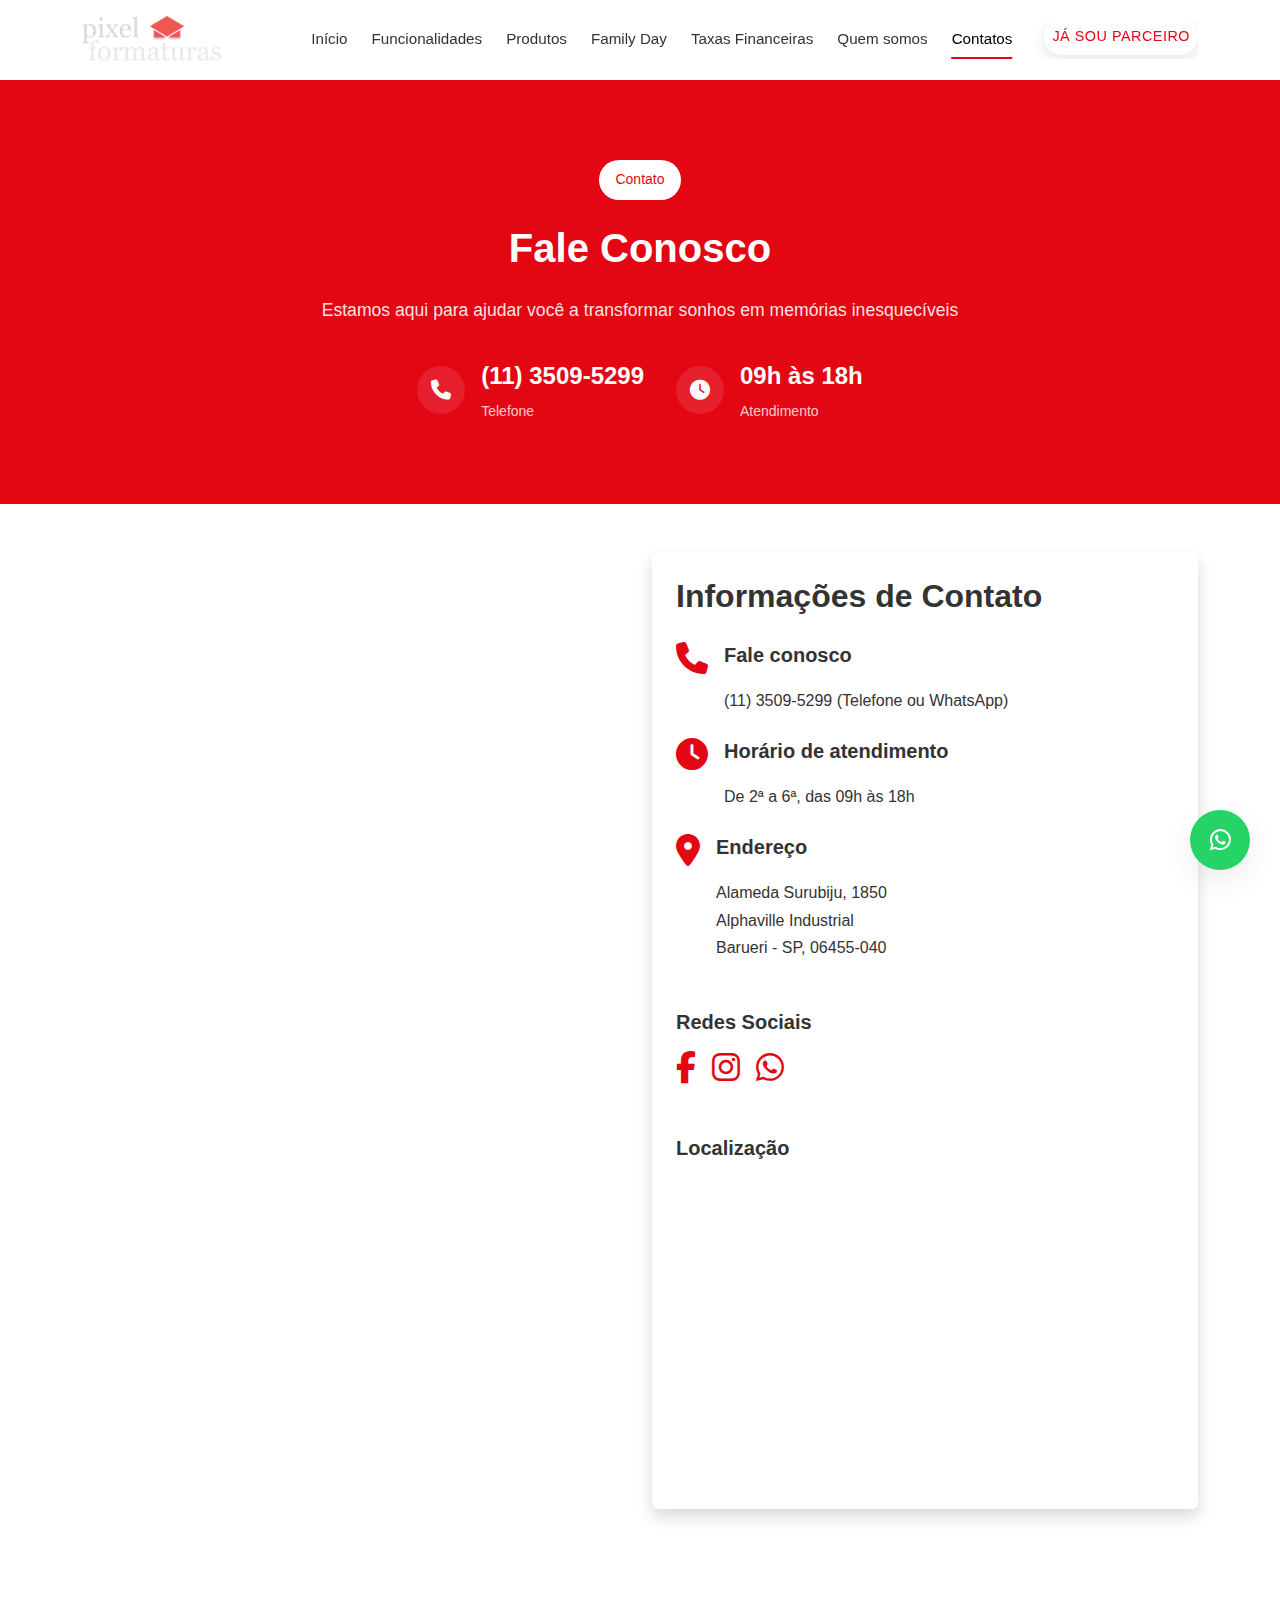
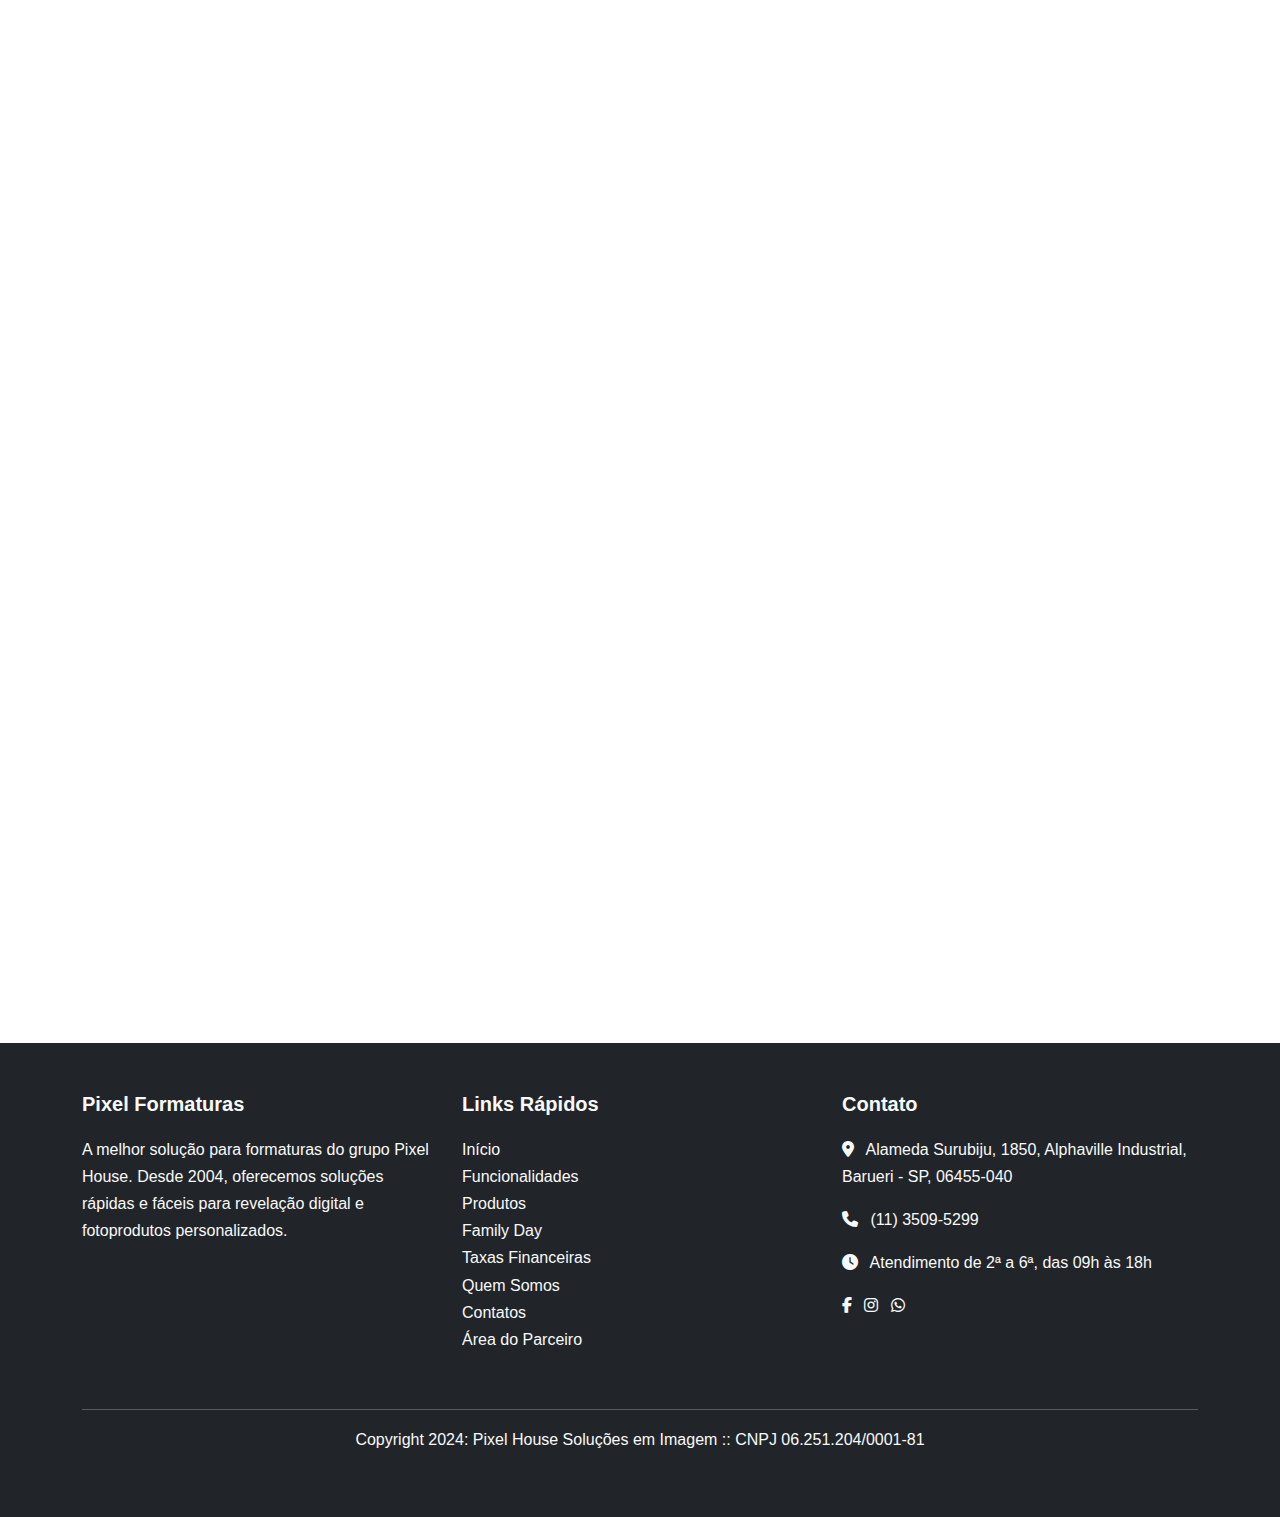
==== pages/contatos.html @ a1f648c1 "Init" ====
<!DOCTYPE html>
<html lang="pt-br">
<head>
    <meta charset="UTF-8">
    <meta name="viewport" content="width=device-width, initial-scale=1.0">
    <title>Contatos - Pixel Formaturas</title>
    <link rel="stylesheet" href="https://cdnjs.cloudflare.com/ajax/libs/font-awesome/6.4.0/css/all.min.css">
    <link href="https://cdn.jsdelivr.net/npm/bootstrap@5.3.0/dist/css/bootstrap.min.css" rel="stylesheet">
    <link rel="stylesheet" href="../css/style.css">
    <style>
        .features-hero {
            background: #E30613;
            padding: 5rem 0;
        }

        .hero-wrapper {
            max-width: 800px;
            margin: 0 auto;
            text-align: center;
        }

        .hero-badge {
            display: inline-block;
            background: white;
            color: #E30613;
            padding: 0.5rem 1rem;
            border-radius: 50px;
            font-size: 0.875rem;
            font-weight: 500;
            margin-bottom: 1.5rem;
        }

        .hero-content h1 {
            font-size: 2.5rem;
            font-weight: 700;
            color: white;
            margin-bottom: 1.5rem;
            line-height: 1.2;
        }

        .hero-content p {
            font-size: 1.1rem;
            color: rgba(255, 255, 255, 0.9);
            margin-bottom: 2rem;
            line-height: 1.6;
        }

        .hero-stats {
            display: flex;
            justify-content: center;
            gap: 2rem;
            margin-top: 2rem;
        }

        .stat-item {
            display: flex;
            align-items: center;
            gap: 1rem;
        }

        .stat-icon {
            width: 48px;
            height: 48px;
            background: rgba(255, 255, 255, 0.1);
            border-radius: 50%;
            display: flex;
            align-items: center;
            justify-content: center;
        }

        .stat-icon i {
            color: white;
            font-size: 1.25rem;
        }

        .stat-info {
            text-align: left;
        }

        .stat-value {
            display: block;
            font-size: 1.5rem;
            font-weight: 700;
            color: white;
        }

        .stat-label {
            font-size: 0.875rem;
            color: rgba(255, 255, 255, 0.8);
        }

        @media (max-width: 768px) {
            .features-hero {
                padding: 3rem 0;
            }

            .hero-content h1 {
                font-size: 2rem;
            }

            .hero-stats {
                flex-direction: column;
                gap: 1.5rem;
            }
        }

        .nav-link.btn-outline-primary {
            color: #E30613;
            border-color: #E30613;
            padding: 0.5rem 1.5rem;
            border-radius: 50px;
            font-weight: 500;
            transition: all 0.3s ease;
        }

        .nav-link.btn-outline-primary:hover {
            background-color: #E30613;
            color: white;
            transform: translateY(-2px);
            box-shadow: 0 4px 8px rgba(227, 6, 19, 0.2);
        }

        .nav-link.btn-outline-primary:active {
            transform: translateY(0);
            box-shadow: none;
        }
    </style>
</head>
<body>
    <header class="fixed-top">
        <nav class="navbar navbar-expand-lg bg-white">
            <div class="container">
                <a class="navbar-brand" href="../index.html">
                    <img src="../imagens/logo.png" alt="Logo Pixel Formaturas" height="40">
                </a>
                <button class="navbar-toggler" type="button" data-bs-toggle="collapse" data-bs-target="#navbarNav"
                    aria-controls="navbarNav" aria-expanded="false" aria-label="Toggle navigation">
                    <span class="navbar-toggler-icon"></span>
                </button>
                <div class="collapse navbar-collapse" id="navbarNav">
                    <ul class="navbar-nav ms-auto">
                        <li class="nav-item">
                            <a class="nav-link" href="../index.html">Início</a>
                        </li>
                        <li class="nav-item">
                            <a class="nav-link" href="funcionalidades.html">Funcionalidades</a>
                        </li>
                        <li class="nav-item">
                            <a class="nav-link" href="produtos.html">Produtos</a>
                        </li>
                        <li class="nav-item">
                            <a class="nav-link" href="family-day.html">Family Day</a>
                        </li>
                        <li class="nav-item">
                            <a class="nav-link" href="taxas-financeiras.html">Taxas Financeiras</a>
                        </li>
                        <li class="nav-item">
                            <a class="nav-link" href="quem-somos.html">Quem somos</a>
                        </li>
                        <li class="nav-item">
                            <a class="nav-link active" href="contatos.html">Contatos</a>
                        </li>
                        <li class="nav-item">
                            <a class="nav-link btn btn-outline-primary ms-lg-3" href="https://www.meusalbunsdeformatura.com.br">Já sou parceiro</a>
                        </li>
                    </ul>
                </div>
            </div>
        </nav>
    </header>

    <main>
        <!-- Hero Section -->
        <section class="features-hero">
            <div class="container">
                <div class="hero-wrapper">
                    <div class="hero-content">
                        <span class="hero-badge">Contato</span>
                        <h1>Fale Conosco</h1>
                        <p>Estamos aqui para ajudar você a transformar sonhos em memórias inesquecíveis</p>
                        <div class="hero-stats">
                            <div class="stat-item">
                                <div class="stat-icon">
                                    <i class="fas fa-phone"></i>
                                </div>
                                <div class="stat-info">
                                    <span class="stat-value">(11) 3509-5299</span>
                                    <span class="stat-label">Telefone</span>
                                </div>
                            </div>
                            <div class="stat-item">
                                <div class="stat-icon">
                                    <i class="fas fa-clock"></i>
                                </div>
                                <div class="stat-info">
                                    <span class="stat-value">09h às 18h</span>
                                    <span class="stat-label">Atendimento</span>
                                </div>
                            </div>
                        </div>
                    </div>
                </div>
            </div>
        </section>

        <!-- Contact Section -->
        <section class="py-5">
            <div class="container">
                <div class="row g-4">
                    <div class="col-md-6">
                        <!-- <div class="bg-white p-4 rounded shadow h-100">
                            <h2 class="mb-4">Envie uma mensagem pra gente</h2>
                            <p class="mb-4">Marque uma visita aqui na nossa sede para conhecer melhor a nossa produção e nosso show room.</p>
                            
                            <form class="contact-form needs-validation" novalidate>
                                <div class="mb-3">
                                    <label for="name" class="form-label">Nome</label>
                                    <input type="text" class="form-control" id="name" placeholder="Seu nome completo" required>
                                    <div class="invalid-feedback">
                                        Por favor, informe seu nome.
                                    </div>
                                </div>
                                <div class="mb-3">
                                    <label for="email" class="form-label">E-mail</label>
                                    <input type="email" class="form-control" id="email" placeholder="seu@email.com" required>
                                    <div class="invalid-feedback">
                                        Por favor, informe um e-mail válido.
                                    </div>
                                </div>
                                <div class="mb-3">
                                    <label for="phone" class="form-label">Telefone</label>
                                    <input type="tel" class="form-control" id="phone" placeholder="(00) 00000-0000" required>
                                    <div class="invalid-feedback">
                                        Por favor, informe seu telefone.
                                    </div>
                                </div>
                                <div class="mb-3">
                                    <label for="message" class="form-label">Mensagem</label>
                                    <textarea class="form-control" id="message" rows="5" placeholder="Digite sua mensagem aqui..." required></textarea>
                                    <div class="invalid-feedback">
                                        Por favor, digite sua mensagem.
                                    </div>
                                </div>
                                <div class="text-center">
                                    <button type="submit" class="btn btn-primary">ENVIAR</button>
                                </div>
                            </form>
                        </div> -->
                    </div>
                    <div class="col-md-6">
                        <div class="bg-white p-4 rounded shadow h-100">
                            <h2 class="mb-4">Informações de Contato</h2>
                            <div class="d-flex align-items-start mb-4">
                                <div class="me-3 text-primary">
                                    <i class="fas fa-phone fa-2x"></i>
                                </div>
                                <div>
                                    <h5>Fale conosco</h5>
                                    <p class="mb-0">(11) 3509-5299 (Telefone ou WhatsApp)</p>
                                </div>
                            </div>
                            <div class="d-flex align-items-start mb-4">
                                <div class="me-3 text-primary">
                                    <i class="fas fa-clock fa-2x"></i>
                                </div>
                                <div>
                                    <h5>Horário de atendimento</h5>
                                    <p class="mb-0">De 2ª a 6ª, das 09h às 18h</p>
                                </div>
                            </div>
                            <div class="d-flex align-items-start mb-4">
                                <div class="me-3 text-primary">
                                    <i class="fas fa-map-marker-alt fa-2x"></i>
                                </div>
                                <div>
                                    <h5>Endereço</h5>
                                    <p class="mb-0">Alameda Surubiju, 1850<br>Alphaville Industrial<br>Barueri - SP, 06455-040</p>
                                </div>
                            </div>
                            
                            <div class="mt-5">
                                <h5 class="mb-3">Redes Sociais</h5>
                                <div class="d-flex">
                                    <a href="https://www.facebook.com/pixelformaturas" target="_blank" class="me-3 social-link">
                                        <i class="fab fa-facebook-f fa-2x text-primary"></i>
                                    </a>
                                    <a href="https://www.instagram.com/pixelformaturas" target="_blank" class="me-3 social-link">
                                        <i class="fab fa-instagram fa-2x text-primary"></i>
                                    </a>
                                    <a href="https://api.whatsapp.com/send?phone=551135095299" target="_blank" class="social-link">
                                        <i class="fab fa-whatsapp fa-2x text-primary"></i>
                                    </a>
                                </div>
                            </div>
                            
                            <div class="mt-5">
                                <h5 class="mb-3">Localização</h5>
                                <iframe src="https://www.google.com/maps/embed?pb=!1m18!1m12!1m3!1d3659.5122209881317!2d-46.856236424769306!3d-23.483393779088!2m3!1f0!2f0!3f0!3m2!1i1024!2i768!4f13.1!3m3!1m2!1s0x94cf0209b549fdb5%3A0x4a5fd7b0f33a1944!2sAl.%20Surubiju%2C%201850%20-%20Alphaville%20Industrial%2C%20Barueri%20-%20SP%2C%2006455-040!5e0!3m2!1spt-BR!2sbr!4v1710859631022!5m2!1spt-BR!2sbr" width="100%" height="300" style="border:0;" allowfullscreen="" loading="lazy" referrerpolicy="no-referrer-when-downgrade"></iframe>
                            </div>
                        </div>
                    </div>
                </div>
            </div>
        </section>
        
        <!-- FAQ Section -->
        <section class="bg-light py-5" id="faq">
            <div class="container">
                <div class="row">
                    <div class="col-lg-8 mx-auto text-center">
                        <h2 class="display-6 fw-bold mb-5">Dúvidas frequentes</h2>
                    </div>
                </div>
                <div class="row">
                    <div class="col-lg-10 mx-auto">
                        <div class="accordion" id="faqAccordion">
                            <div class="accordion-item mb-3 shadow-sm">
                                <h2 class="accordion-header" id="headingOne">
                                    <button class="accordion-button" type="button" data-bs-toggle="collapse" data-bs-target="#collapseOne" aria-expanded="true" aria-controls="collapseOne">
                                        Quem é a Pixel Formaturas?
                                    </button>
                                </h2>
                                <div id="collapseOne" class="accordion-collapse collapse show" aria-labelledby="headingOne" data-bs-parent="#faqAccordion">
                                    <div class="accordion-body">
                                        <p>A Pixel Formaturas é a solução para formatura do grupo Pixel House. Desde 2004, a Pixel House oferece soluções rápidas e fáceis para revelação digital e fotoprodutos personalizados.</p>
                                        <p>Referência no segmento "web to print", com serviços pioneiros na internet, como Oi Fotos, iG Fotos, Porang!, Nicephotos e o Soupop.</p>
                                        <p>Há mais de 7 anos começamos no mercado de formaturas, trazendo todo nosso expertise para essa área. E atualmente já somos parceiros de grandes empresas no setor.</p>
                                    </div>
                                </div>
                            </div>
                            
                            <div class="accordion-item mb-3 shadow-sm">
                                <h2 class="accordion-header" id="headingTwo">
                                    <button class="accordion-button collapsed" type="button" data-bs-toggle="collapse" data-bs-target="#collapseTwo" aria-expanded="false" aria-controls="collapseTwo">
                                        Tenho algum custo mensal com o sistema?
                                    </button>
                                </h2>
                                <div id="collapseTwo" class="accordion-collapse collapse" aria-labelledby="headingTwo" data-bs-parent="#faqAccordion">
                                    <div class="accordion-body">
                                        <p>Não! Você paga apenas a impressão do álbum + frete. Sem cobrança de mensalidades, nem percentual de vendas, nem valores extras por usuário / vendedor.</p>
                                    </div>
                                </div>
                            </div>
                            
                            <div class="accordion-item mb-3 shadow-sm">
                                <h2 class="accordion-header" id="headingThree">
                                    <button class="accordion-button collapsed" type="button" data-bs-toggle="collapse" data-bs-target="#collapseThree" aria-expanded="false" aria-controls="collapseThree">
                                        Como é o serviço de impressão dos álbuns?
                                    </button>
                                </h2>
                                <div id="collapseThree" class="accordion-collapse collapse" aria-labelledby="headingThree" data-bs-parent="#faqAccordion">
                                    <div class="accordion-body">
                                        <p>Possuímos um parque gráfico de ampla estrutura em Alphaville, Barueri (SP), para dar conta de todas as demandas! São 2 mil pedidos por dia! Os álbuns são impressos com qualidade HP Indigo 12 mil e acabamento premium. A linha fotográfica rodamos em minilabs Fuji.</p>
                                    </div>
                                </div>
                            </div>
                            
                            <div class="accordion-item mb-3 shadow-sm">
                                <h2 class="accordion-header" id="headingFour">
                                    <button class="accordion-button collapsed" type="button" data-bs-toggle="collapse" data-bs-target="#collapseFour" aria-expanded="false" aria-controls="collapseFour">
                                        Qual o público alvo da Pixel Formaturas?
                                    </button>
                                </h2>
                                <div id="collapseFour" class="accordion-collapse collapse" aria-labelledby="headingFour" data-bs-parent="#faqAccordion">
                                    <div class="accordion-body">
                                        <p>Atendemos apenas empresas com CNPJ, mesmo que seja MEI. Empresas de formatura, empresas de foto, casas de festa e fotógrafos.</p>
                                    </div>
                                </div>
                            </div>
                            
                            <div class="accordion-item mb-3 shadow-sm">
                                <h2 class="accordion-header" id="headingFive">
                                    <button class="accordion-button collapsed" type="button" data-bs-toggle="collapse" data-bs-target="#collapseFive" aria-expanded="false" aria-controls="collapseFive">
                                        Tenho algum suporte para manuseio da plataforma?
                                    </button>
                                </h2>
                                <div id="collapseFive" class="accordion-collapse collapse" aria-labelledby="headingFive" data-bs-parent="#faqAccordion">
                                    <div class="accordion-body">
                                        <p>Sim! Disponibilizamos uma equipe de treinamento e suporte, material de apoio, acompanhamento dos primeiros passos para total entendimento da Plataforma. Além de termos um canal no Youtube de apoio ao usuário com diversos vídeos explicando cada funcionalidade do sistema.</p>
                                    </div>
                                </div>
                            </div>
                        </div>
                    </div>
                </div>
            </div>
        </section>

        <!-- Call to Action -->
        <section class="bg-primary text-white py-5">
            <div class="container">
                <div class="row align-items-center">
                    <div class="col-lg-8 mx-auto text-center">
                        <h2 class="display-6 fw-bold mb-4">Pronto para começar?</h2>
                        <p class="lead mb-4">Faça seu cadastro agora e descubra como a Pixel Formaturas pode transformar o seu negócio.</p>
                        <a href="https://www.meusalbunsdeformatura.com.br" class="btn btn-light btn-lg">ACESSAR PLATAFORMA</a>
                    </div>
                </div>
            </div>
        </section>
    </main>

    <footer class="bg-dark text-light py-5">
        <div class="container">
            <div class="row">
                <div class="col-md-4 mb-4">
                    <h5>Pixel Formaturas</h5>
                    <p>A melhor solução para formaturas do grupo Pixel House. Desde 2004, oferecemos soluções rápidas e fáceis para revelação digital e fotoprodutos personalizados.</p>
                </div>
                <div class="col-md-4 mb-4">
                    <h5>Links Rápidos</h5>
                    <ul class="list-unstyled">
                        <li><a href="../index.html" class="text-light">Início</a></li>
                        <li><a href="funcionalidades.html" class="text-light">Funcionalidades</a></li>
                        <li><a href="produtos.html" class="text-light">Produtos</a></li>
                        <li><a href="family-day.html" class="text-light">Family Day</a></li>
                        <li><a href="taxas-financeiras.html" class="text-light">Taxas Financeiras</a></li>
                        <li><a href="quem-somos.html" class="text-light">Quem Somos</a></li>
                        <li><a href="contatos.html" class="text-light">Contatos</a></li>
                        <li><a href="https://www.meusalbunsdeformatura.com.br" class="text-light">Área do Parceiro</a></li>
                    </ul>
                </div>
                <div class="col-md-4 mb-4">
                    <h5>Contato</h5>
                    <address>
                        <p><i class="fas fa-map-marker-alt me-2"></i> Alameda Surubiju, 1850, Alphaville Industrial, Barueri - SP, 06455-040</p>
                        <p><i class="fas fa-phone me-2"></i> (11) 3509-5299</p>
                        <p><i class="fas fa-clock me-2"></i> Atendimento de 2ª a 6ª, das 09h às 18h</p>
                    </address>
                    <div class="mt-3">
                        <a href="https://www.facebook.com/pixelformaturas" target="_blank" class="me-2 text-light"><i class="fab fa-facebook-f"></i></a>
                        <a href="https://www.instagram.com/pixelformaturas" target="_blank" class="me-2 text-light"><i class="fab fa-instagram"></i></a>
                        <a href="https://api.whatsapp.com/send?phone=551135095299" target="_blank" class="text-light"><i class="fab fa-whatsapp"></i></a>
                    </div>
                </div>
            </div>
            <hr>
            <div class="text-center">
                <p>Copyright 2024: Pixel House Soluções em Imagem :: CNPJ 06.251.204/0001-81</p>
            </div>
        </div>
    </footer>

    <div class="whatsapp-float">
        <a href="https://api.whatsapp.com/send?phone=551135095299" target="_blank">
            <i class="fab fa-whatsapp"></i>
        </a>
    </div>

    <script src="https://cdn.jsdelivr.net/npm/bootstrap@5.3.0/dist/js/bootstrap.bundle.min.js"></script>
    <script src="../js/main.js"></script>
</body>
</html>
---- css/style.css ----
:root {
    --primary-color: #e30613;
    --primary-color-hover: #c30510;
    --primary-color-light: rgba(227, 6, 19, 0.1);
    --secondary-color: #212529;
    --tertiary-color: #f8f9fa;
    --accent-color: #ffb700;
    --text-color: #333;
    --text-color-light: #6c757d;
    --light-color: #f8f9fa;
    --dark-color: #212529;
    --gray-color: #6c757d;
    --light-gray: #f5f5f5;
    --dark-gray: #444;
    --white: #fff;
    --black: #000;
    --border-radius: 8px;
    --box-shadow: 0 10px 30px rgba(0, 0, 0, 0.08);
    --box-shadow-hover: 0 15px 35px rgba(0, 0, 0, 0.15);
    --transition: all 0.3s cubic-bezier(0.25, 0.8, 0.25, 1);
    --gradient-primary: linear-gradient(135deg, var(--primary-color) 0%, #ff4b4b 100%);
    --gradient-dark: linear-gradient(135deg, #333 0%, #121212 100%);
    --font-primary: 'Montserrat', sans-serif;
    --font-secondary: 'Poppins', sans-serif;
}

* {
    margin: 0;
    padding: 0;
    box-sizing: border-box;
}

body {
    font-family: var(--font-primary);
    color: var(--text-color);
    background-color: var(--white);
    line-height: 1.7;
    overflow-x: hidden;
    padding-top: 80px;
}

h1, h2, h3, h4, h5, h6 {
    font-family: var(--font-secondary);
    font-weight: 700;
    line-height: 1.3;
    margin-bottom: 1.2rem;
}

a {
    color: var(--primary-color);
    text-decoration: none;
    transition: var(--transition);
}

a:hover {
    color: var(--primary-color-hover);
}

.btn {
    padding: 12px 25px;
    font-weight: 600;
    letter-spacing: 0.5px;
    border-radius: 30px;
    transition: var(--transition);
    text-transform: uppercase;
    box-shadow: 0 5px 15px rgba(0, 0, 0, 0.1);
    position: relative;
    overflow: hidden;
    z-index: 1;
}

.btn::before {
    content: '';
    position: absolute;
    top: 0;
    left: 0;
    width: 0%;
    height: 100%;
    background: rgba(255, 255, 255, 0.1);
    transition: all 0.5s;
    z-index: -1;
}

.btn:hover::before {
    width: 100%;
}

.btn-primary {
    background: var(--gradient-primary);
    border: none;
    color: var(--white);
}

.btn-primary:hover {
    background: var(--primary-color);
    color: var(--white);
    transform: translateY(-3px);
    box-shadow: 0 10px 20px rgba(227, 6, 19, 0.3);
}

.btn-outline-primary {
    border-color: var(--primary-color);
    color: var(--primary-color);
    background-color: transparent;
    border-width: 2px;
    font-weight: 600;
}

.btn-outline-primary:hover {
    background-color: var(--primary-color);
    color: var(--white);
    border-color: var(--primary-color);
}

/* Header and Navigation */
.navbar {
    padding: 1rem 0;
    transition: all 0.3s ease;
    background-color: rgba(255, 255, 255, 0.98) !important;
}

.navbar.scrolled {
    padding: 0.5rem 0;
    box-shadow: 0 2px 10px rgba(0, 0, 0, 0.1);
}

.navbar-brand {
    padding: 0;
}

.navbar-brand img {
    height: 45px;
    transition: height 0.3s ease;
}

.navbar.scrolled .navbar-brand img {
    height: 40px;
}

.navbar-nav {
    gap: 0.5rem;
}

.nav-item {
    position: relative;
}

.nav-link {
    color: var(--text-color);
    font-weight: 500;
    padding: 0.5rem 1rem;
    transition: all 0.3s ease;
    font-size: 0.95rem;
    position: relative;
}

.nav-link:not(.btn)::after {
    content: '';
    position: absolute;
    width: 0;
    height: 2px;
    bottom: 0;
    left: 50%;
    background-color: var(--primary-color);
    transition: all 0.3s ease;
    transform: translateX(-50%);
}

.nav-link:hover::after,
.nav-link.active::after {
    width: 80%;
}

.nav-link:hover,
.nav-link.active {
    color: var(--primary-color);
}

.nav-link.btn {
    padding: 0.5rem 1.5rem;
    border-radius: 50px;
    margin-left: 0.5rem;
    font-weight: 600;
    font-size: 0.9rem;
}

/* Menu Mobile */
@media (max-width: 991.98px) {
    .navbar-collapse {
        background-color: white;
        padding: 1rem;
        border-radius: 10px;
        box-shadow: 0 4px 12px rgba(0, 0, 0, 0.1);
        margin-top: 1rem;
    }

    .nav-item {
        margin: 0.5rem 0;
    }

    .nav-link {
        padding: 0.75rem 1rem;
        border-radius: 5px;
    }

    .nav-link:hover,
    .nav-link.active {
        background-color: var(--primary-color-light);
    }

    .nav-link::after {
        display: none;
    }

    .nav-link.btn {
        margin: 0.5rem 0;
        display: inline-block;
        text-align: center;
    }
}

/* Animação do botão do menu mobile */
.navbar-toggler {
    padding: 0.5rem;
    border: none;
    border-radius: 5px;
    transition: all 0.3s ease;
}

.navbar-toggler:focus {
    box-shadow: none;
    outline: none;
}

.navbar-toggler:hover {
    background-color: var(--primary-color-light);
}

.navbar-toggler-icon {
    width: 1.5em;
    height: 1.5em;
}

/* Hero Section */
.hero {
    background: linear-gradient(to right, rgba(11, 16, 20, 0.9), rgba(3, 3, 3, 0.7)), url('../imagens/hero-bg.jpg');
    background-size: cover;
    background-position: center;
    color: var(--light-color);
    padding: 100px 0;
    text-align: center;
}

.hero h1 {
    font-size: 3rem;
    margin-bottom: 20px;
    color: var(--light-color);
}

.hero p {
    font-size: 1.2rem;
    margin-bottom: 30px;
    max-width: 800px;
    margin-left: auto;
    margin-right: auto;
}

/* Feature Sections */
.feature-section {
    padding: 80px 0;
}

.feature-icon {
    font-size: 2.5rem;
    margin-bottom: 1.5rem;
    color: var(--primary-color);
}

.feature-title {
    font-size: 1.5rem;
    margin-bottom: 15px;
}

.feature-box {
    padding: 30px;
    border-radius: var(--border-radius);
    box-shadow: var(--box-shadow);
    transition: var(--transition);
    height: 100%;
}

.feature-box:hover {
    /* transform: translateY(-10px); */
}

/* Product Section */
.product-card {
    border-radius: var(--border-radius);
    overflow: hidden;
    box-shadow: var(--box-shadow);
    margin-bottom: 30px;
    transition: var(--transition);
}

.product-card:hover {
    /* transform: translateY(-10px); */
}

.product-img {
    height: 250px;
    object-fit: cover;
}

.product-content {
    padding: 20px;
}

.product-title {
    font-size: 1.2rem;
    margin-bottom: 10px;
}

/* Testimonial Section */
.testimonial-section {
    background-color: var(--secondary-color);
    padding: 80px 0;
}

.testimonial-card {
    background-color: var(--light-color);
    border-radius: var(--border-radius);
    padding: 30px;
    box-shadow: var(--box-shadow);
    margin-bottom: 30px;
}

.client-info {
    display: flex;
    align-items: center;
    margin-top: 20px;
}

.client-img {
    width: 60px;
    height: 60px;
    border-radius: 50%;
    margin-right: 15px;
    object-fit: cover;
}

/* Contact Form */
.contact-form {
    padding: 30px;
    border-radius: var(--border-radius);
    box-shadow: var(--box-shadow);
    background-color: var(--light-color);
}

.form-control {
    border-radius: var(--border-radius);
    padding: 12px;
    margin-bottom: 20px;
}

/* Footer */
footer {
    background-color: var(--dark-color);
    color: var(--light-color);
    padding: 60px 0 30px;
}

.footer-logo {
    max-width: 150px;
    margin-bottom: 20px;
}

.footer-links h5 {
    color: var(--light-color);
    margin-bottom: 20px;
}

.footer-links ul {
    list-style: none;
    padding: 0;
}

.footer-links li {
    margin-bottom: 10px;
}

.footer-links a {
    color: var(--light-color);
    transition: var(--transition);
}

.footer-links a:hover {
    color: var(--accent-color);
    text-decoration: none;
}

.social-links a {
    display: inline-block;
    width: 40px;
    height: 40px;
    background-color: rgba(255, 255, 255, 0.1);
    border-radius: 50%;
    text-align: center;
    line-height: 40px;
    margin-right: 10px;
    color: var(--light-color);
    transition: var(--transition);
}

.social-links a:hover {
    background-color: var(--accent-color);
    color: var(--light-color);
}

.copyright {
    margin-top: 40px;
    padding-top: 20px;
    border-top: 1px solid rgba(255, 255, 255, 0.1);
    text-align: center;
    font-size: 0.9rem;
}

/* WhatsApp Float Button */
.whatsapp-float {
    position: fixed;
    bottom: 30px;
    right: 30px;
    z-index: 1000;
}

.whatsapp-float a {
    background-color: #25D366;
    color: var(--white);
    width: 60px;
    height: 60px;
    border-radius: 50%;
    display: flex;
    align-items: center;
    justify-content: center;
    font-size: 1.5rem;
    box-shadow: var(--box-shadow);
    transition: var(--transition);
}

.whatsapp-float a:hover {
    transform: scale(1.1);
}

/* Counters Section */
.counter-box {
    text-align: center;
    padding: 30px;
    border-radius: var(--border-radius);
    box-shadow: var(--box-shadow);
    background-color: var(--light-color);
    margin-bottom: 30px;
}

.counter-number {
    font-size: 3rem;
    font-weight: 700;
    color: var(--primary-color);
    margin-bottom: 10px;
}

.counter-text {
    font-size: 1.2rem;
    color: var(--gray-color);
}

/* FAQ Section */
.faq-section {
    padding: 80px 0;
}

.accordion-item {
    margin-bottom: 15px;
    border: none;
    border-radius: var(--border-radius);
    overflow: hidden;
}

.accordion-button {
    font-weight: 600;
    padding: 15px 20px;
    box-shadow: none;
}

.accordion-button:not(.collapsed) {
    background-color: rgba(227, 6, 19, 0.1);
    color: var(--primary-color);
    box-shadow: none;
}

.text-primary {
    color: var(--primary-color) !important;
}

.bg-primary {
    background-color: var(--primary-color) !important;
}

.social-link i {
    color: var(--primary-color) !important;
}

/* Responsive styles */
@media (max-width: 992px) {
    .navbar-collapse {
        background-color: var(--white);
        padding: 15px;
        border-radius: var(--border-radius);
        box-shadow: var(--box-shadow);
    }
    
    .hero h1 {
        font-size: 2.5rem;
    }
    
    .hero p {
        font-size: 1rem;
    }
}

@media (max-width: 768px) {
    .hero {
        padding: 70px 0;
    }
    
    .hero h1 {
        font-size: 2rem;
    }
    
    .feature-section, .testimonial-section, .faq-section {
        padding: 50px 0;
    }
    
    .feature-box, .testimonial-card, .contact-form {
        margin-bottom: 20px;
    }
    
    .counter-number {
        font-size: 2.5rem;
    }
}

@media (max-width: 576px) {
    body {
        padding-top: 70px;
    }
    
    .navbar-brand img {
        max-height: 50px;
    }
    
    .hero h1 {
        font-size: 1.8rem;
    }
    
    .btn {
        padding: 8px 15px;
        font-size: 0.9rem;
    }
    
    .counter-number {
        font-size: 2rem;
    }
    
    .counter-text {
        font-size: 1rem;
    }
    
    .whatsapp-float {
        bottom: 20px;
        right: 20px;
    }
    
    .whatsapp-float a {
        width: 50px;
        height: 50px;
        font-size: 25px;
    }
}

/* Partículas no Hero */
.particles-container {
    position: absolute;
    top: 0;
    left: 0;
    width: 100%;
    height: 100%;
    overflow: hidden;
    z-index: 0;
}

.particle {
    position: absolute;
    border-radius: 50%;
    background-color: rgba(255, 255, 255, 0.3);
    box-shadow: 0 0 10px rgba(255, 255, 255, 0.5);
    /* animation: float 15s infinite ease-in-out; */
}
/* 
@keyframes float {
    0% {
        transform: translateY(0) translateX(0) rotate(0deg);
        opacity: 0;
    }
    20% {
        opacity: 0.8;
    }
    50% {
        transform: translateY(-100px) translateX(100px) rotate(180deg);
        opacity: 0.3;
    }
    80% {
        opacity: 0.8;
    }
    100% {
        transform: translateY(0) translateX(0) rotate(360deg);
        opacity: 0;
    }
} */

/* Animações para seções */
section {
    transition: opacity 0.8s ease, transform 0.8s ease;
}

section.section-revealed {
    opacity: 1;
    transform: translateY(0);
}

section:not(.section-revealed) {
    opacity: 0;
    transform: translateY(30px);
}

/* Efeito de digitação */
.typing-effect {
    display: inline-block;
    border-right: 3px solid var(--primary-color);
    padding-right: 5px;
    animation: blink 0.7s infinite;
}

@keyframes blink {
    0%, 100% {
        border-color: transparent;
    }
    50% {
        border-color: var(--primary-color);
    }
}

/* Animações de aparecimento */
.animate-fade-in-up {
    animation: fadeInUp 0.5s ease forwards;
}
/* 
@keyframes fadeInUp {
    from {
        opacity: 0;
        transform: translateY(20px);
    }
    to {
        opacity: 1;
        transform: translateY(0);
    }
} */

/* Transições para cards e elementos */
.product-item {
    transition: all 0.5s ease;
    opacity: 0;
    transform: translateY(20px);
}

.product-item.show {
    opacity: 1;
    transform: translateY(0);
}

.zoom-image {
    overflow: hidden;
    transition: transform 0.3s ease;
}

.zoom-image img {
    transition: transform 0.5s ease;
}

.zoom-image:hover img {
    transform: scale(1.1);
}

/* Destaque para textos importantes */
.highlight-text .text-primary {
    display: inline-block;
    position: relative;
}

.highlight-text .text-primary::after {
    content: '';
    position: absolute;
    width: 100%;
    height: 5px;
    background-color: rgba(227, 6, 19, 0.2);
    bottom: 2px;
    left: 0;
    z-index: -1;
    transition: height 0.3s ease;
}

.highlight-text .text-primary:hover::after {
    height: 90%;
}

/* Efeito 3D para cards */
.card {
    border: none;
    box-shadow: 0 2px 4px rgba(0,0,0,0.1);
    transform-style: flat;
    perspective: none;
    backface-visibility: visible;
}

.card:hover {
    box-shadow: 0 4px 8px rgba(0,0,0,0.1);
    transform: none;
}

/* Melhorias para listas e elementos */
.modern-list li::before {
    transform: scale(0);
    transition: transform 0.3s ease;
}

.modern-list li:hover::before {
    transform: scale(1.2);
}

/* Preloader */
.preloader {
    position: fixed;
    top: 0;
    left: 0;
    width: 100%;
    height: 100%;
    background-color: var(--white);
    display: flex;
    justify-content: center;
    align-items: center;
    z-index: 9999;
    transition: opacity 0.5s ease, visibility 0.5s ease;
}

.preloader-hidden {
    opacity: 0;
    visibility: hidden;
}

.preloader .spinner {
    width: 60px;
    height: 60px;
    border: 5px solid rgba(227, 6, 19, 0.2);
    border-top-color: var(--primary-color);
    border-radius: 50%;
    animation: spin 1s linear infinite;
}

@keyframes spin {
    100% {
        transform: rotate(360deg);
    }
}

/* Melhorias para o botão de scroll */
.scroll-top {
    position: fixed;
    bottom: 100px;
    right: 30px;
    z-index: 99;
    width: 45px;
    height: 45px;
    display: flex;
    justify-content: center;
    align-items: center;
    background-color: var(--white);
    border: 2px solid var(--primary-color);
    border-radius: 50%;
    color: var(--primary-color);
    text-decoration: none;
    opacity: 0;
    visibility: hidden;
    transform: translateY(20px);
    transition: all 0.3s ease;
    box-shadow: 0 2px 8px rgba(0, 0, 0, 0.1);
}

.scroll-top.active {
    opacity: 1;
    visibility: visible;
    transform: translateY(0);
}

.scroll-top:hover {
    background-color: var(--primary-color);
    color: var(--white);
    /* transform: translateY(-3px); */
    box-shadow: 0 5px 15px rgba(227, 6, 19, 0.2);
}

.scroll-top i {
    font-size: 1.2rem;
    transition: transform 0.3s ease;
}

.scroll-top:hover i {
    /* transform: translateY(-2px); */
}

@media (max-width: 576px) {
    .scroll-top {
        bottom: 85px;
        right: 20px;
        width: 40px;
        height: 40px;
    }
    
    .scroll-top i {
        font-size: 1rem;
    }
}

/* Melhorias para o carrossel de depoimentos */
#testimonialsCarousel .carousel-item {
    transition: transform 1s ease-in-out;
}

.testimonial-card {
    position: relative;
    overflow: hidden;
}

.testimonial-card::before {
    content: '\f10d';
    font-family: 'Font Awesome 5 Free';
    font-weight: 900;
    position: absolute;
    top: -20px;
    left: -15px;
    font-size: 50px;
    color: rgba(227, 6, 19, 0.1);
    z-index: 0;
}

/* Efeitos de hover adicionais */
.nav-item {
    position: relative;
    overflow: hidden;
}

.nav-item::before {
    content: "";
    position: absolute;
    width: 100%;
    height: 2px;
    bottom: -2px;
    left: 0;
    background-color: var(--primary-color);
    visibility: hidden;
    transform: scaleX(0);
    transition: all 0.3s ease-in-out;
}

.nav-item:hover::before {
    visibility: visible;
    transform: scaleX(1);
}

/* Melhorias para dispositivos móveis */
@media (max-width: 767.98px) {
    .particle {
        display: none;
    }
    
    .hero h1 {
        font-size: 2rem;
    }
    
    .section-revealed {
        /* transform: translateY(0); */
    }
}
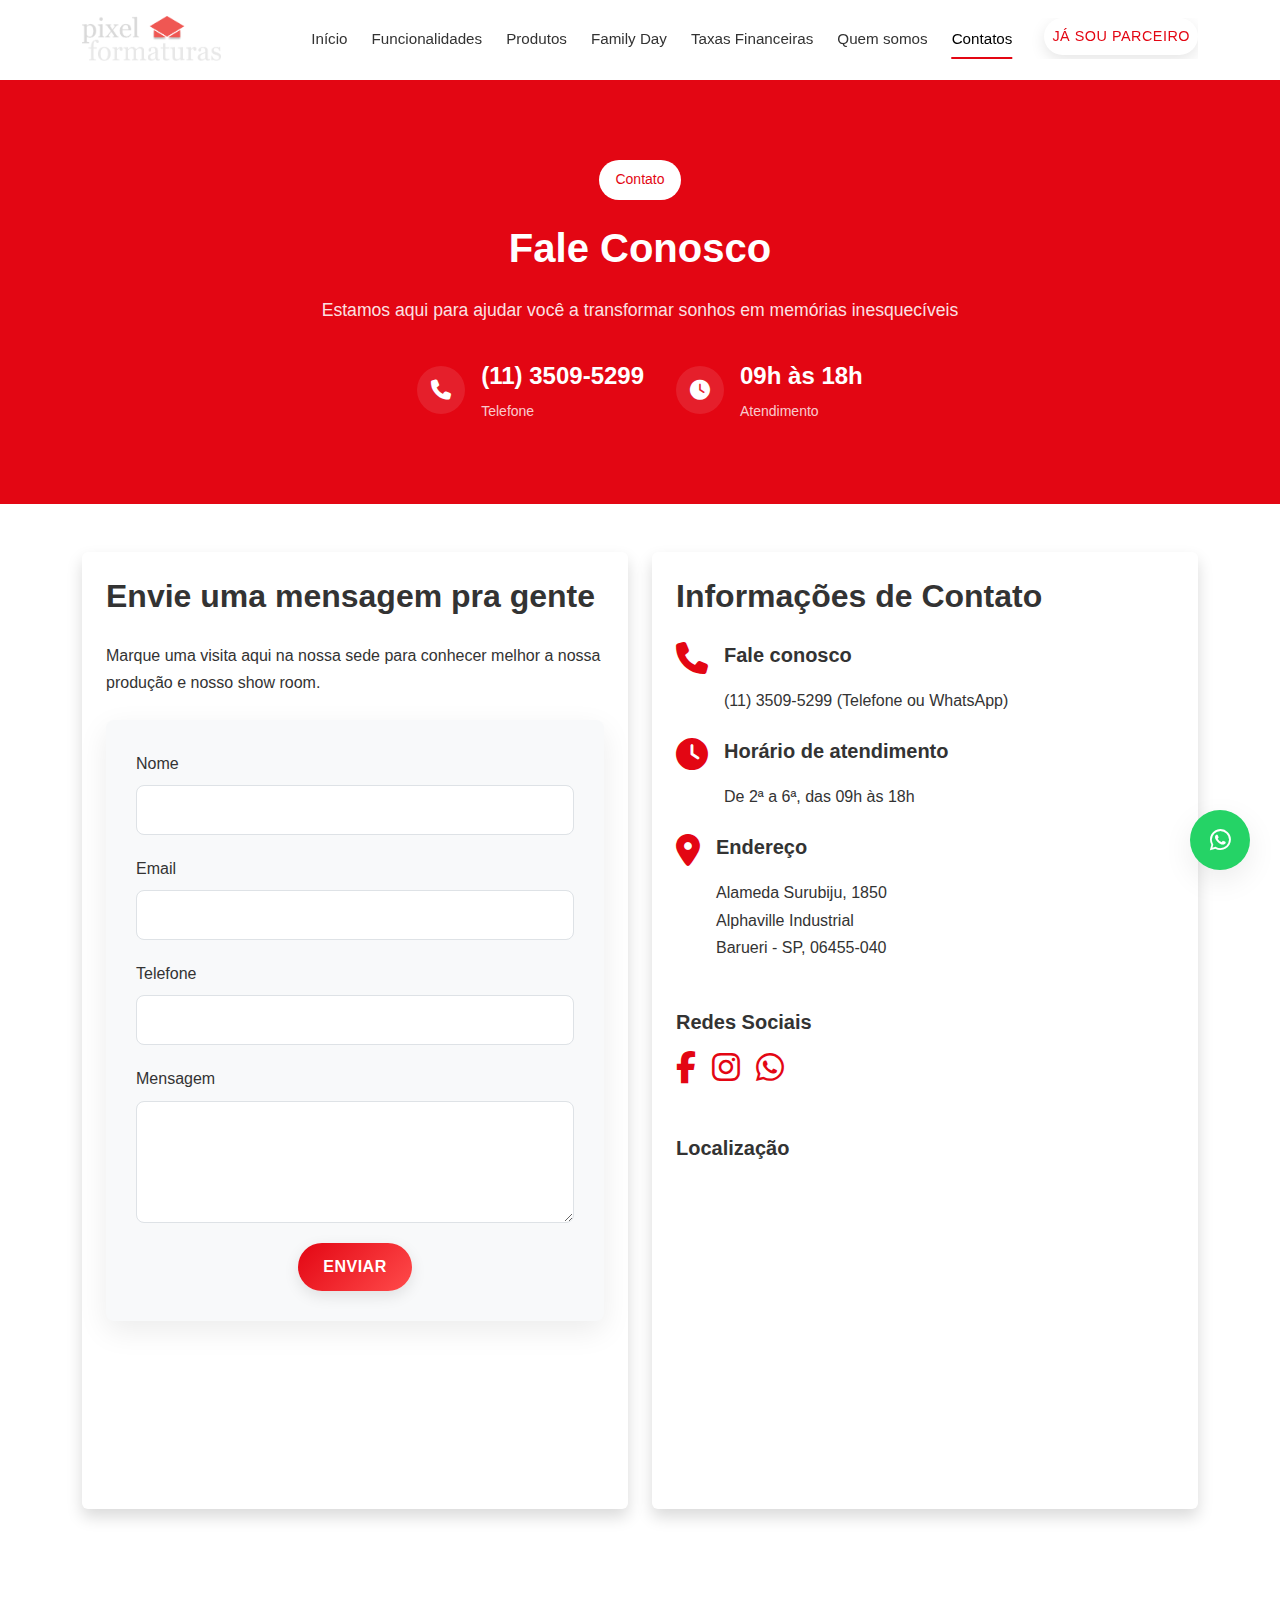
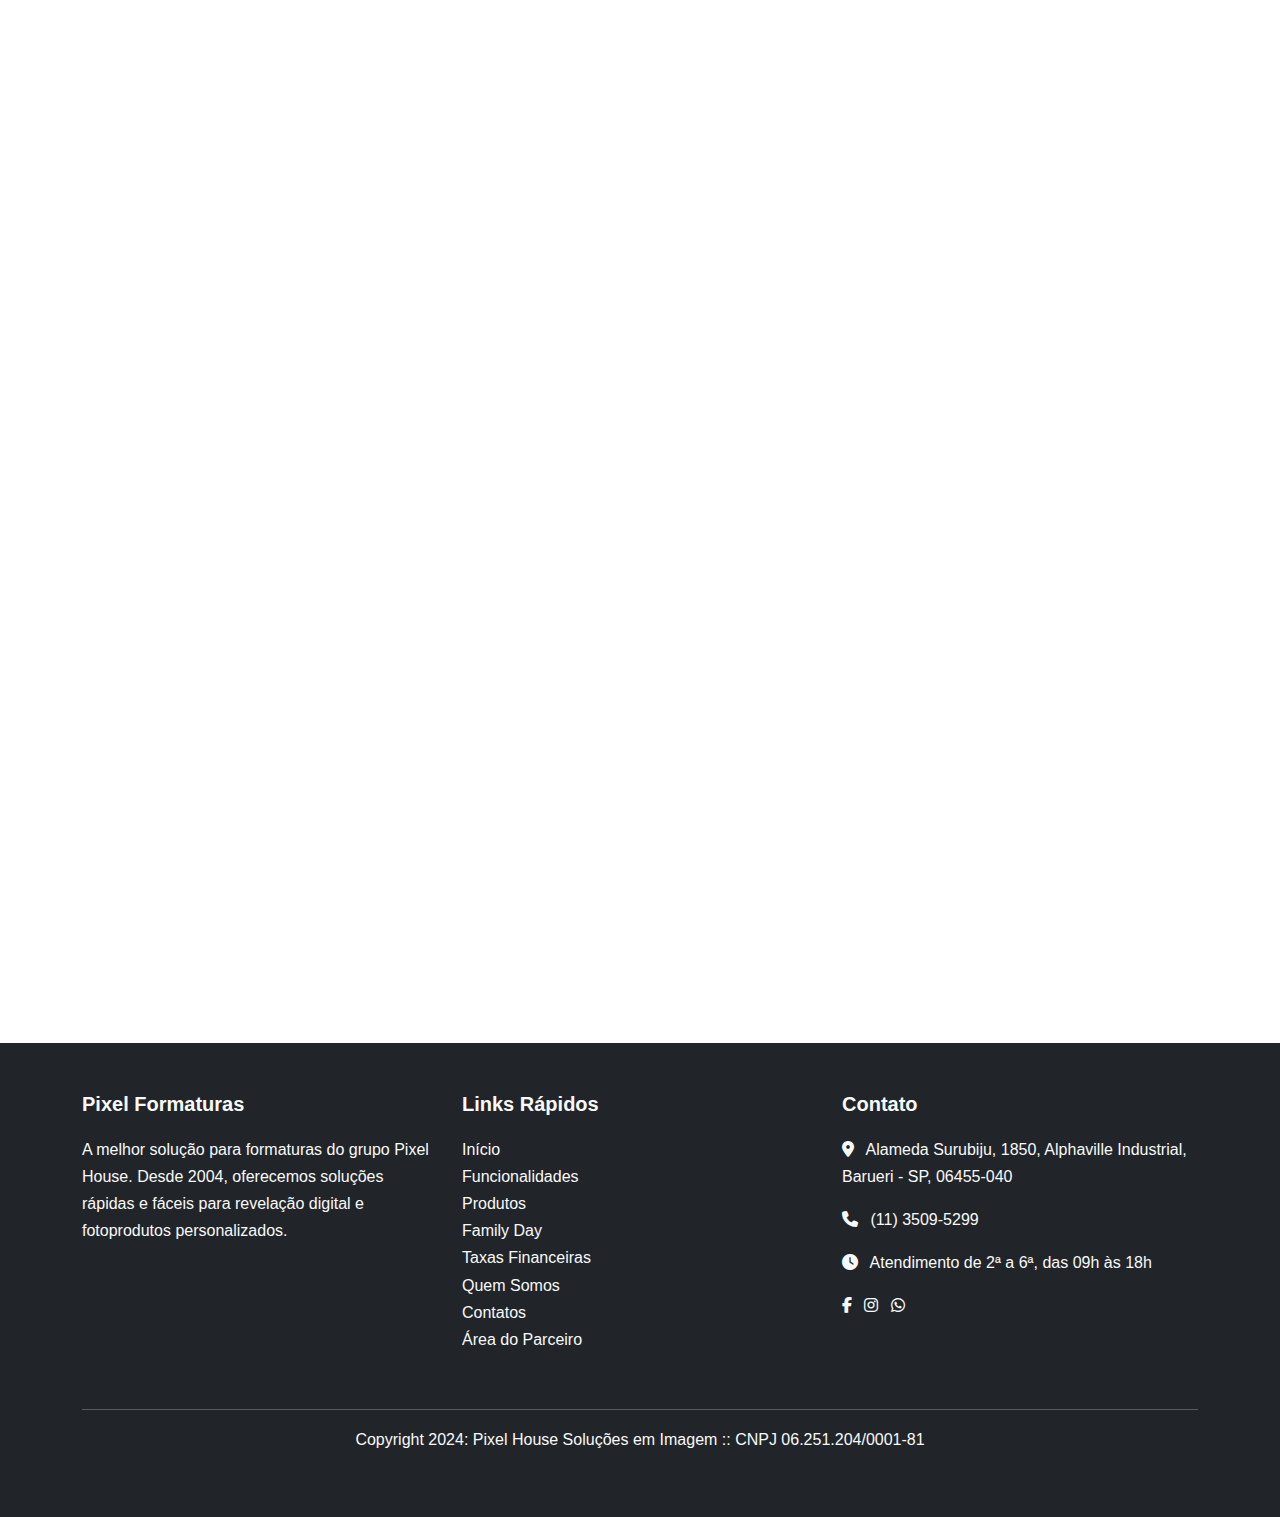
==== commit 286131be: "Adicionando integração com o pipedrive" ====
--- a/pages/contatos.html
+++ b/pages/contatos.html
@@ -208,35 +208,35 @@
             <div class="container">
                 <div class="row g-4">
                     <div class="col-md-6">
-                        <!-- <div class="bg-white p-4 rounded shadow h-100">
+                        <div class="bg-white p-4 rounded shadow h-100">
                             <h2 class="mb-4">Envie uma mensagem pra gente</h2>
                             <p class="mb-4">Marque uma visita aqui na nossa sede para conhecer melhor a nossa produção e nosso show room.</p>
                             
-                            <form class="contact-form needs-validation" novalidate>
+                            <form class="contact-form needs-validation" novalidate id="contatoForm">
                                 <div class="mb-3">
                                     <label for="name" class="form-label">Nome</label>
-                                    <input type="text" class="form-control" id="name" placeholder="Seu nome completo" required>
+                                    <input type="text" class="form-control" id="name" name="name" required>
                                     <div class="invalid-feedback">
                                         Por favor, informe seu nome.
                                     </div>
                                 </div>
                                 <div class="mb-3">
-                                    <label for="email" class="form-label">E-mail</label>
-                                    <input type="email" class="form-control" id="email" placeholder="seu@email.com" required>
+                                    <label for="email" class="form-label">Email</label>
+                                    <input type="email" class="form-control" id="email" name="email" required>
                                     <div class="invalid-feedback">
                                         Por favor, informe um e-mail válido.
                                     </div>
                                 </div>
                                 <div class="mb-3">
                                     <label for="phone" class="form-label">Telefone</label>
-                                    <input type="tel" class="form-control" id="phone" placeholder="(00) 00000-0000" required>
+                                    <input type="tel" class="form-control" id="phone" name="phone" required>
                                     <div class="invalid-feedback">
                                         Por favor, informe seu telefone.
                                     </div>
                                 </div>
                                 <div class="mb-3">
                                     <label for="message" class="form-label">Mensagem</label>
-                                    <textarea class="form-control" id="message" rows="5" placeholder="Digite sua mensagem aqui..." required></textarea>
+                                    <textarea class="form-control" id="message" name="message" rows="4" required></textarea>
                                     <div class="invalid-feedback">
                                         Por favor, digite sua mensagem.
                                     </div>
@@ -245,7 +245,7 @@
                                     <button type="submit" class="btn btn-primary">ENVIAR</button>
                                 </div>
                             </form>
-                        </div> -->
+                        </div>
                     </div>
                     <div class="col-md-6">
                         <div class="bg-white p-4 rounded shadow h-100">
@@ -449,5 +449,129 @@
 
     <script src="https://cdn.jsdelivr.net/npm/bootstrap@5.3.0/dist/js/bootstrap.bundle.min.js"></script>
     <script src="../js/main.js"></script>
+    <script>
+        // Configuração da API do Pipedrive
+        const apiToken = '2589430c46010ce106c3a346cbeeb073ba5b951a'; // seu token do Pipedrive
+        const apiUrl = 'https://api.pipedrive.com/v1';
+
+        // Função para criar a pessoa no Pipedrive
+        async function criarPessoa(dados) {
+            const pessoaData = {
+                name: dados.nome,
+                email: dados.email,
+                phone: dados.telefone
+            };
+
+            const response = await fetch(`${apiUrl}/persons?api_token=${apiToken}`, {
+                method: 'POST',
+                headers: {
+                    'Content-Type': 'application/json'
+                },
+                body: JSON.stringify(pessoaData)
+            });
+
+            const data = await response.json();
+            
+            if (data.success) {
+                console.log('Pessoa criada com sucesso:', data.data.id);
+                return data.data.id;
+            } else {
+                console.error('Erro ao criar pessoa:', data);
+                throw new Error('Falha na criação da pessoa');
+            }
+        }
+
+        // Função para criar o lead no Pipedrive
+        async function criarLead(personId, dados) {
+            const leadData = {
+                title: `Lead Novo - ${dados.nome}`,
+                person_id: personId,
+                value: {
+                    amount: 0,
+                    currency: 'BRL'
+                }
+            };
+
+            const response = await fetch(`${apiUrl}/leads?api_token=${apiToken}`, {
+                method: 'POST',
+                headers: {
+                    'Content-Type': 'application/json'
+                },
+                body: JSON.stringify(leadData)
+            });
+
+            const data = await response.json();
+            
+            if (data.success) {
+                console.log('Lead criado com sucesso:', data.data.id);
+                return data.data.id;
+            } else {
+                console.error('Erro ao criar lead:', data);
+                throw new Error('Falha na criação do lead');
+            }
+        }
+
+        // Função para adicionar nota ao lead
+        async function adicionarNotaAoLead(leadId, mensagem) {
+            const noteData = {
+                content: mensagem,
+                lead_id: leadId
+            };
+
+            const response = await fetch(`${apiUrl}/notes?api_token=${apiToken}`, {
+                method: 'POST',
+                headers: {
+                    'Content-Type': 'application/json'
+                },
+                body: JSON.stringify(noteData)
+            });
+
+            const data = await response.json();
+            
+            if (data.success) {
+                console.log('Nota adicionada com sucesso');
+            } else {
+                console.error('Erro ao adicionar nota:', data);
+                throw new Error('Falha ao adicionar nota');
+            }
+        }
+
+        // Função principal que cria pessoa e lead
+        async function criarPessoaELead(dados) {
+            try {
+                const personId = await criarPessoa(dados);
+                const leadId = await criarLead(personId, dados);
+                await adicionarNotaAoLead(leadId, `Mensagem: ${dados.mensagem}`);
+                console.log('Processo completo!');
+                return true;
+            } catch (error) {
+                console.error('Erro geral:', error.message);
+                return false;
+            }
+        }
+
+        // Adicionar evento de submit ao formulário
+        document.getElementById('contatoForm').addEventListener('submit', async function(e) {
+            e.preventDefault();
+            
+            // Coletar dados do formulário
+            const formData = {
+                nome: document.getElementById('name').value,
+                email: document.getElementById('email').value,
+                telefone: document.getElementById('phone').value,
+                mensagem: document.getElementById('message').value
+            };
+
+            // Enviar para o Pipedrive
+            const sucesso = await criarPessoaELead(formData);
+            
+            if (sucesso) {
+                alert('Mensagem enviada com sucesso! Entraremos em contato em breve.');
+                this.reset();
+            } else {
+                alert('Ocorreu um erro ao enviar a mensagem. Por favor, tente novamente.');
+            }
+        });
+    </script>
 </body>
 </html> 